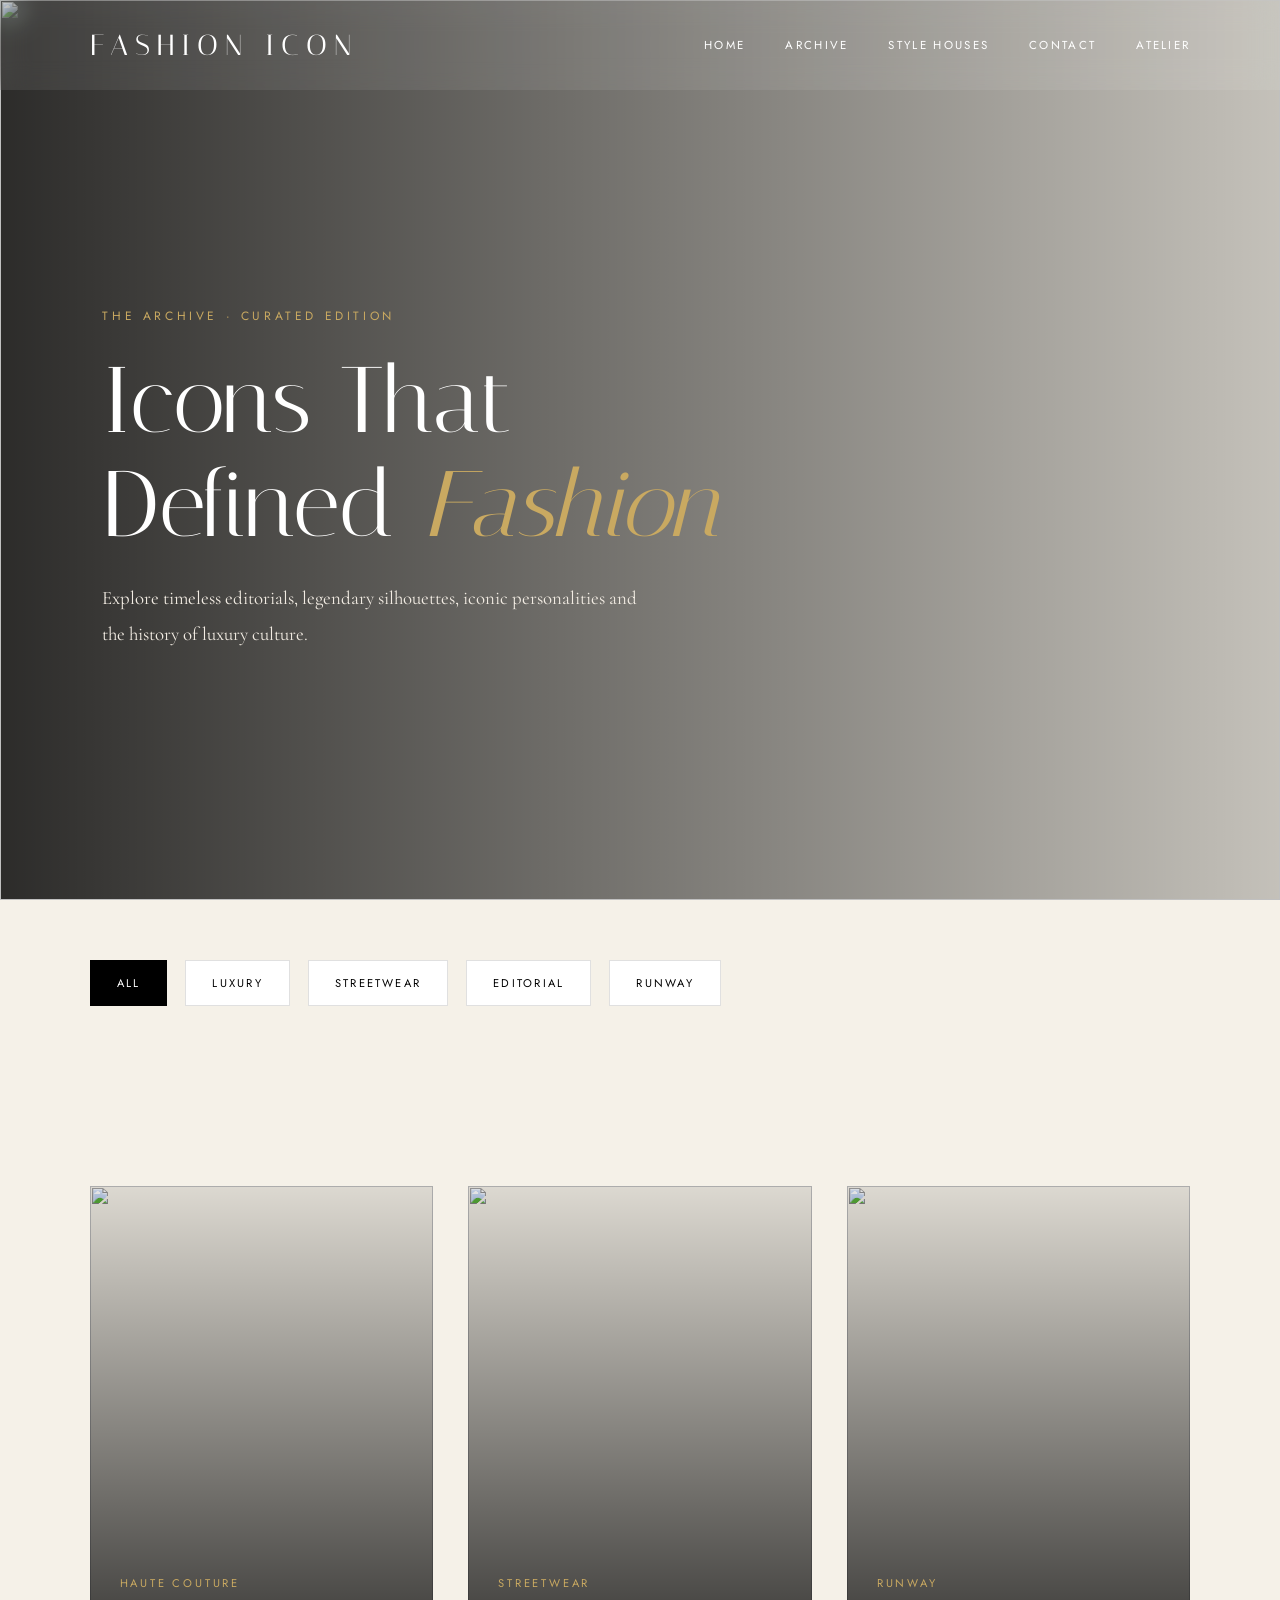
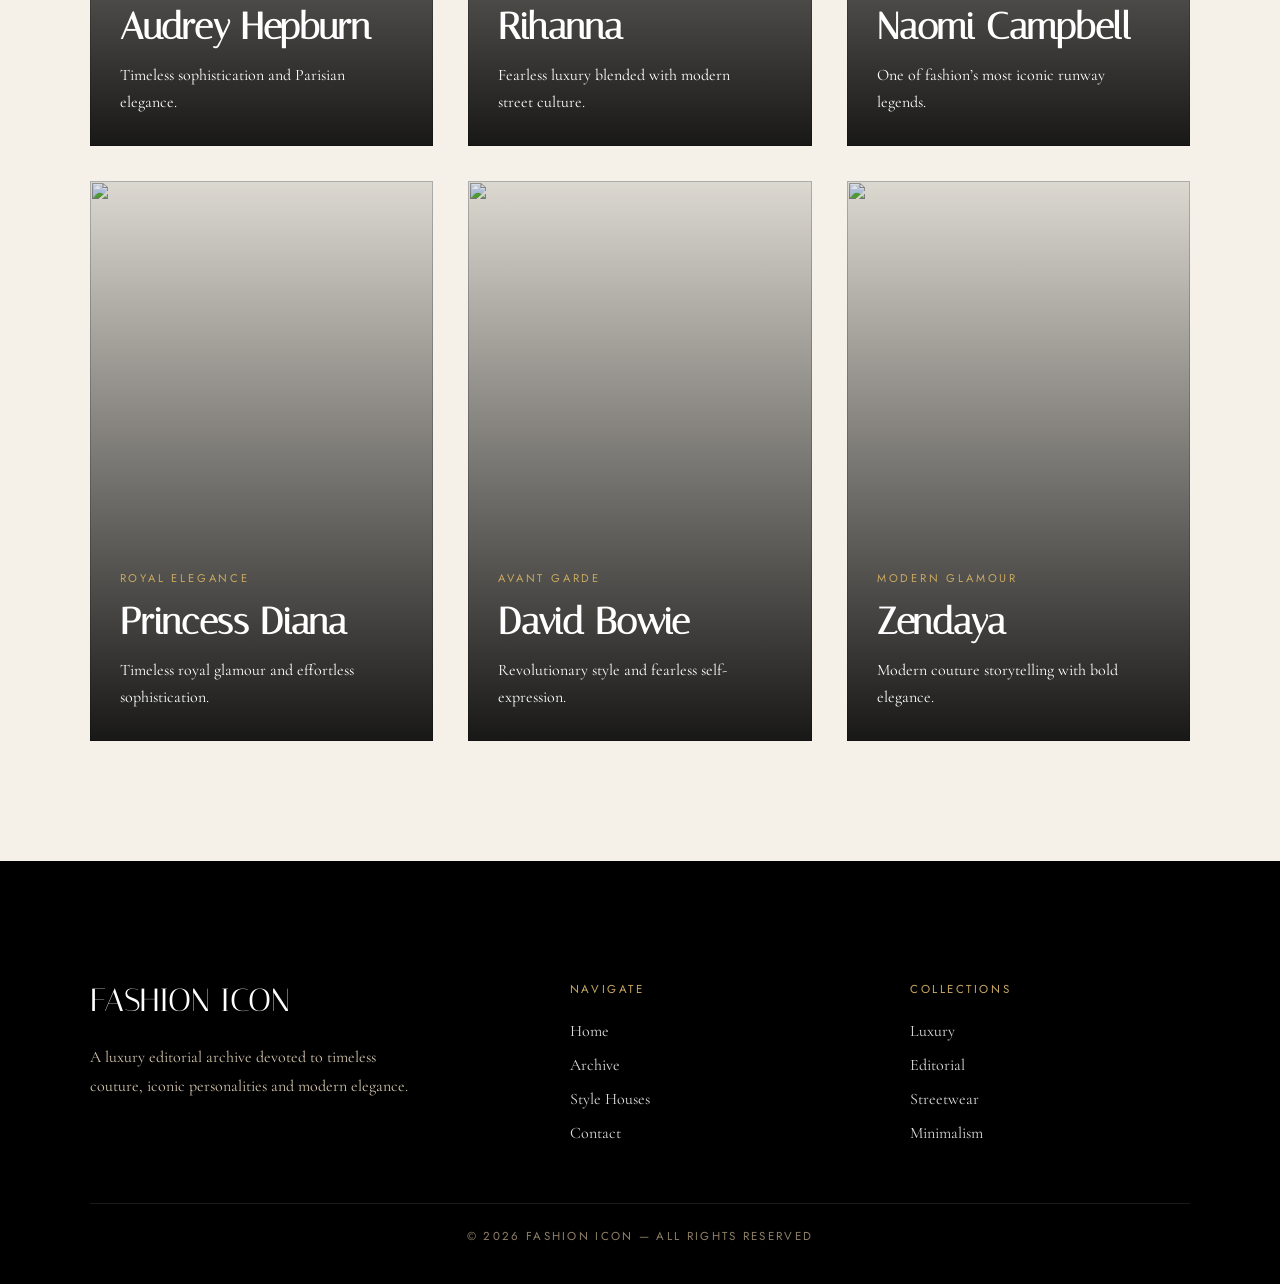
==== archive.html @ 8b5f646d "first commit" ====
<!DOCTYPE html>
<html lang="en">

<head>

  <meta charset="UTF-8">
  <meta name="viewport" content="width=device-width, initial-scale=1.0">

  <title>Archive · Fashion Icon</title>

  <link rel="stylesheet" href="style.css">

</head>

<body>

  <!-- NAVBAR -->

  <nav class="nav">

    <div class="logo">
      FASHION ICON
    </div>

    <div class="nav-links">

      <a href="index.html">Home</a>
      <a href="archive.html">Archive</a>
      <a href="houses.html">Style Houses</a>
      <a href="contact.html">Contact</a>
      <a href="atelier.html">Atelier</a>

    </div>

  </nav>

  <!-- HERO -->

  <section class="archive-hero">

    <div class="archive-overlay"></div>

    <img
      class="archive-bg"
      src="https://images.unsplash.com/photo-1529139574466-a303027c1d8b?w=1800&q=90"
    >

    <div class="archive-content">

      <div class="eyebrow fade-up">
        THE ARCHIVE · CURATED EDITION
      </div>

      <h1 class="fade-up delay-1">

        Icons That<br>
        Defined <span>Fashion</span>

      </h1>

      <p class="fade-up delay-2">

        Explore timeless editorials, legendary silhouettes,
        iconic personalities and the history of luxury culture.

      </p>

    </div>

  </section>

  <!-- FILTERS -->

  <section class="filter-section">

    <div class="filter-buttons">

      <button class="active">
        All
      </button>

      <button>
        Luxury
      </button>

      <button>
        Streetwear
      </button>

      <button>
        Editorial
      </button>

      <button>
        Runway
      </button>

    </div>

  </section>

  <!-- CARDS -->

  <section class="featured archive-grid-section">

    <div class="cards">

      <!-- CARD -->

      <div class="card">

        <img src="https://images.unsplash.com/photo-1487412720507-e7ab37603c6f?w=900&q=80">

        <div class="card-overlay"></div>

        <div class="card-content">

          <div class="category">
            Haute Couture
          </div>

          <h3>
            Audrey Hepburn
          </h3>

          <p>
            Timeless sophistication and Parisian elegance.
          </p>

        </div>

      </div>

      <!-- CARD -->

      <div class="card">

        <img src="https://images.unsplash.com/photo-1494790108377-be9c29b29330?w=900&q=80">

        <div class="card-overlay"></div>

        <div class="card-content">

          <div class="category">
            Streetwear
          </div>

          <h3>
            Rihanna
          </h3>

          <p>
            Fearless luxury blended with modern street culture.
          </p>

        </div>

      </div>

      <!-- CARD -->

      <div class="card">

        <img src="https://images.unsplash.com/photo-1508214751196-bcfd4ca60f91?w=900&q=80">

        <div class="card-overlay"></div>

        <div class="card-content">

          <div class="category">
            Runway
          </div>

          <h3>
            Naomi Campbell
          </h3>

          <p>
            One of fashion’s most iconic runway legends.
          </p>

        </div>

      </div>

      <!-- CARD -->

      <div class="card">

        <img src="https://images.unsplash.com/photo-1524504388940-b1c1722653e1?w=900&q=80">

        <div class="card-overlay"></div>

        <div class="card-content">

          <div class="category">
            Royal Elegance
          </div>

          <h3>
            Princess Diana
          </h3>

          <p>
            Timeless royal glamour and effortless sophistication.
          </p>

        </div>

      </div>

      <!-- CARD -->

      <div class="card">

        <img src="https://images.unsplash.com/photo-1500648767791-00dcc994a43e?w=900&q=80">

        <div class="card-overlay"></div>

        <div class="card-content">

          <div class="category">
            Avant Garde
          </div>

          <h3>
            David Bowie
          </h3>

          <p>
            Revolutionary style and fearless self-expression.
          </p>

        </div>

      </div>

      <!-- CARD -->

      <div class="card">

        <img src="https://images.unsplash.com/photo-1504593811423-6dd665756598?w=900&q=80">

        <div class="card-overlay"></div>

        <div class="card-content">

          <div class="category">
            Modern Glamour
          </div>

          <h3>
            Zendaya
          </h3>

          <p>
            Modern couture storytelling with bold elegance.
          </p>

        </div>

      </div>

    </div>

  </section>

  <!-- FOOTER -->

  <footer>

    <div class="footer-grid">

      <div>

        <div class="footer-logo">
          FASHION ICON
        </div>

        <p class="footer-text">

          A luxury editorial archive devoted to timeless
          couture, iconic personalities and modern elegance.

        </p>

      </div>

      <div>

        <div class="footer-title">
          Navigate
        </div>

        <div class="footer-links">

          <a href="index.html">Home</a>
          <a href="archive.html">Archive</a>
          <a href="houses.html">Style Houses</a>
          <a href="contact.html">Contact</a>

        </div>

      </div>

      <div>

        <div class="footer-title">
          Collections
        </div>

        <div class="footer-links">

          <a href="#">Luxury</a>
          <a href="#">Editorial</a>
          <a href="#">Streetwear</a>
          <a href="#">Minimalism</a>

        </div>

      </div>

    </div>

    <div class="bottom">

      © 2026 Fashion Icon — All Rights Reserved

    </div>

  </footer>

</body>
</html>
---- style.css ----
@import url('https://fonts.googleapis.com/css2?family=Italiana&family=Cormorant+Garamond:wght@300;400;500;600;700&family=Jost:wght@300;400;500;600&display=swap');

*{
  margin:0;
  padding:0;
  box-sizing:border-box;
}

html{
  scroll-behavior:smooth;
}

body{
  background:#F5F1E8;
  overflow-x:hidden;
  font-family:'Cormorant Garamond', serif;
  color:#111;
}

/* NAVBAR */

.nav{
  position:fixed;
  top:0;
  left:0;
  width:100%;

  padding:28px 7%;

  display:flex;
  justify-content:space-between;
  align-items:center;

  background:rgba(255,255,255,0.08);

  backdrop-filter:blur(14px);

  z-index:999;
}

.logo{
  color:white;

  font-family:'Italiana', serif;
  font-size:1.8rem;

  letter-spacing:0.25em;
}

.nav-links{
  display:flex;
  gap:40px;
}

.nav-links a{
  color:white;
  text-decoration:none;

  font-family:'Jost', sans-serif;

  text-transform:uppercase;
  letter-spacing:0.2em;
  font-size:0.72rem;

  position:relative;
}

.nav-links a::after{
  content:"";
  position:absolute;
  left:0;
  bottom:-6px;

  width:0%;
  height:1px;

  background:#C9A961;

  transition:0.4s;
}

.nav-links a:hover::after{
  width:100%;
}

/* HERO SECTIONS */

.hero,
.archive-hero,
.houses-hero,
.contact-hero,
.atelier-hero{
  position:relative;

  min-height:100vh;

  overflow:hidden;

  display:flex;
  align-items:center;

  padding:140px 8% 80px;
}

.hero-bg,
.archive-bg,
.houses-bg,
.contact-bg,
.atelier-bg{
  position:absolute;
  inset:0;

  width:100%;
  height:100%;

  object-fit:cover;

  animation:zoomHero 14s ease-in-out infinite alternate;
}

.hero-overlay,
.archive-overlay,
.houses-overlay,
.contact-overlay,
.atelier-overlay{
  position:absolute;
  inset:0;

  background:linear-gradient(
    to right,
    rgba(0,0,0,0.82),
    rgba(0,0,0,0.2)
  );
}

.hero-content,
.archive-content,
.houses-content,
.contact-content,
.atelier-content{
  position:relative;
  z-index:2;

  max-width:760px;

  color:white;
}

.eyebrow{
  font-family:'Jost', sans-serif;

  text-transform:uppercase;
  letter-spacing:0.3em;

  font-size:0.75rem;

  color:#C9A961;
}

/* HERO TEXT */

.hero-content h1,
.archive-content h1,
.houses-content h1,
.contact-content h1,
.atelier-content h1{
  font-size:5.8rem;

  line-height:1.12;

  margin:24px 0;

  font-family:'Italiana', serif;

  font-weight:400;
}

.hero-content span,
.archive-content span,
.houses-content span,
.contact-content span,
.atelier-content span{
  color:#C9A961;
  font-style:italic;
}

.hero-content p,
.archive-content p,
.houses-content p,
.contact-content p,
.atelier-content p{
  max-width:560px;

  line-height:1.9;

  font-size:1.18rem;

  color:#f2ece3;
}

/* BUTTONS */

.hero-buttons{
  display:flex;
  gap:20px;

  margin-top:40px;
}

.btn{
  padding:18px 34px;

  text-decoration:none;

  font-family:'Jost', sans-serif;

  text-transform:uppercase;

  letter-spacing:0.2em;

  font-size:0.72rem;

  transition:0.4s;
}

.btn-dark{
  background:white;
  color:black;
}

.btn-dark:hover{
  transform:translateY(-4px);
}

.btn-light{
  border:1px solid white;
  color:white;
}

.btn-light:hover{
  background:white;
  color:black;
}

/* FLOATING CARD */

.floating-card{
  position:absolute;

  right:8%;
  bottom:10%;

  z-index:3;

  width:320px;

  background:rgba(255,255,255,0.08);

  backdrop-filter:blur(20px);

  border:1px solid rgba(255,255,255,0.12);

  padding:30px;

  color:white;
}

.floating-card span{
  font-size:0.7rem;

  letter-spacing:0.3em;

  text-transform:uppercase;

  color:#C9A961;
}

.floating-card h3{
  margin:18px 0;

  font-size:2rem;

  font-family:'Italiana', serif;
}

/* SECTIONS */

.featured,
.houses-section,
.contact-section,
.atelier-section{
  padding:120px 7%;
}

.section-top{
  margin-bottom:60px;
}

.section-top h2{
  font-size:4rem;

  margin-top:20px;

  font-family:'Italiana', serif;
}

/* CARDS */

.cards,
.houses-grid{
  display:grid;
  grid-template-columns:repeat(3,1fr);
  gap:35px;
}

.card,
.house-card{
  position:relative;
  overflow:hidden;

  height:560px;

  cursor:pointer;
}

.card img,
.house-card img{
  width:100%;
  height:100%;

  object-fit:cover;

  transition:0.8s;
}

.card:hover img,
.house-card:hover img{
  transform:scale(1.08);
}

.card-overlay,
.house-overlay{
  position:absolute;
  inset:0;

  background:linear-gradient(
    to top,
    rgba(0,0,0,0.9),
    rgba(0,0,0,0.1)
  );
}

.card-content,
.house-content{
  position:absolute;

  left:30px;
  bottom:30px;

  color:white;

  z-index:2;
}

.category,
.house-content span{
  color:#C9A961;

  text-transform:uppercase;

  font-size:0.7rem;

  letter-spacing:0.25em;

  font-family:'Jost', sans-serif;
}

.card-content h3,
.house-content h2{
  font-size:2.3rem;

  margin:14px 0;

  font-family:'Italiana', serif;
}

.card-content p,
.house-content p{
  max-width:260px;

  line-height:1.7;
}

/* FILTERS */

.filter-section{
  padding:60px 7%;
}

.filter-buttons{
  display:flex;
  gap:18px;
  flex-wrap:wrap;
}

.filter-buttons button{
  padding:14px 26px;

  border:1px solid rgba(0,0,0,0.12);

  background:white;

  cursor:pointer;

  font-family:'Jost', sans-serif;

  text-transform:uppercase;

  letter-spacing:0.2em;

  font-size:0.7rem;

  transition:0.4s;
}

.filter-buttons button:hover,
.filter-buttons .active{
  background:black;
  color:white;
}

/* CONTACT + ATELIER */

.contact-container,
.atelier-container{
  display:grid;
  grid-template-columns:1fr 1fr;
  gap:80px;

  align-items:start;
}

.contact-info h2,
.atelier-info h2{
  font-size:4rem;

  margin:25px 0;

  font-family:'Italiana', serif;
}

.contact-info p,
.atelier-info p{
  line-height:1.9;

  max-width:500px;

  color:#444;
}

.info-box,
.atelier-box{
  margin-top:40px;
}

.info-box h3,
.atelier-box h3{
  font-size:1rem;

  text-transform:uppercase;

  letter-spacing:0.2em;

  font-family:'Jost', sans-serif;

  color:#C9A961;

  margin-bottom:12px;
}

.info-box span,
.atelier-box span{
  font-size:1.2rem;
}

/* FORMS */

.contact-form-premium,
.atelier-form{
  display:flex;
  flex-direction:column;
  gap:24px;
}

.contact-form-premium input,
.contact-form-premium textarea,
.atelier-form input{
  padding:20px;

  border:none;

  background:white;

  font-size:1rem;

  font-family:'Cormorant Garamond', serif;
}

.contact-form-premium textarea{
  min-height:180px;

  resize:none;
}

.contact-form-premium input:focus,
.contact-form-premium textarea:focus,
.atelier-form input:focus{
  outline:none;

  border:1px solid #C9A961;
}

.contact-form-premium button,
.atelier-form button{
  width:220px;

  padding:18px;

  border:none;

  background:black;

  color:white;

  cursor:pointer;

  font-family:'Jost', sans-serif;

  text-transform:uppercase;

  letter-spacing:0.2em;

  transition:0.4s;
}

.contact-form-premium button:hover,
.atelier-form button:hover{
  background:#C9A961;
  color:black;
}

/* FOOTER */

footer{
  background:black;
  color:white;

  padding:120px 7% 40px;
}

.footer-grid{
  display:grid;
  grid-template-columns:1.5fr 1fr 1fr;
  gap:60px;
}

.footer-logo{
  font-size:2rem;

  font-family:'Italiana', serif;
}

.footer-text{
  margin-top:24px;

  max-width:340px;

  line-height:1.8;

  color:#d1c4ac;
}

.footer-title{
  margin-bottom:24px;

  color:#C9A961;

  text-transform:uppercase;

  letter-spacing:0.22em;

  font-size:0.72rem;

  font-family:'Jost', sans-serif;
}

.footer-links{
  display:flex;
  flex-direction:column;
  gap:14px;
}

.footer-links a{
  color:#ddd;

  text-decoration:none;
}

.bottom{
  margin-top:60px;
  padding-top:24px;

  border-top:1px solid rgba(255,255,255,0.1);

  text-align:center;

  color:#8f8168;

  font-size:0.72rem;

  letter-spacing:0.2em;

  text-transform:uppercase;

  font-family:'Jost', sans-serif;
}

/* ANIMATIONS */

.fade-up{
  opacity:0;
  transform:translateY(50px);

  animation:fadeUp 1s forwards;
}

.delay-1{
  animation-delay:0.2s;
}

.delay-2{
  animation-delay:0.5s;
}

.delay-3{
  animation-delay:0.8s;
}

@keyframes fadeUp{

  to{
    opacity:1;
    transform:translateY(0);
  }

}

@keyframes zoomHero{

  from{
    transform:scale(1);
  }

  to{
    transform:scale(1.08);
  }

}

/* RESPONSIVE */

@media(max-width:1000px){

  .cards,
  .houses-grid,
  .contact-container,
  .atelier-container{
    grid-template-columns:1fr;
  }

  .hero-content h1,
  .archive-content h1,
  .houses-content h1,
  .contact-content h1,
  .atelier-content h1{
    font-size:4.5rem;
  }

  .floating-card{
    display:none;
  }

}

@media(max-width:768px){

  .nav-links{
    display:none;
  }

  .hero-content h1,
  .archive-content h1,
  .houses-content h1,
  .contact-content h1,
  .atelier-content h1{
    font-size:3.5rem;
    line-height:1.15;
  }

  .section-top h2,
  .contact-info h2,
  .atelier-info h2{
    font-size:2.8rem;
  }

  .footer-grid{
    grid-template-columns:1fr;
  }

}
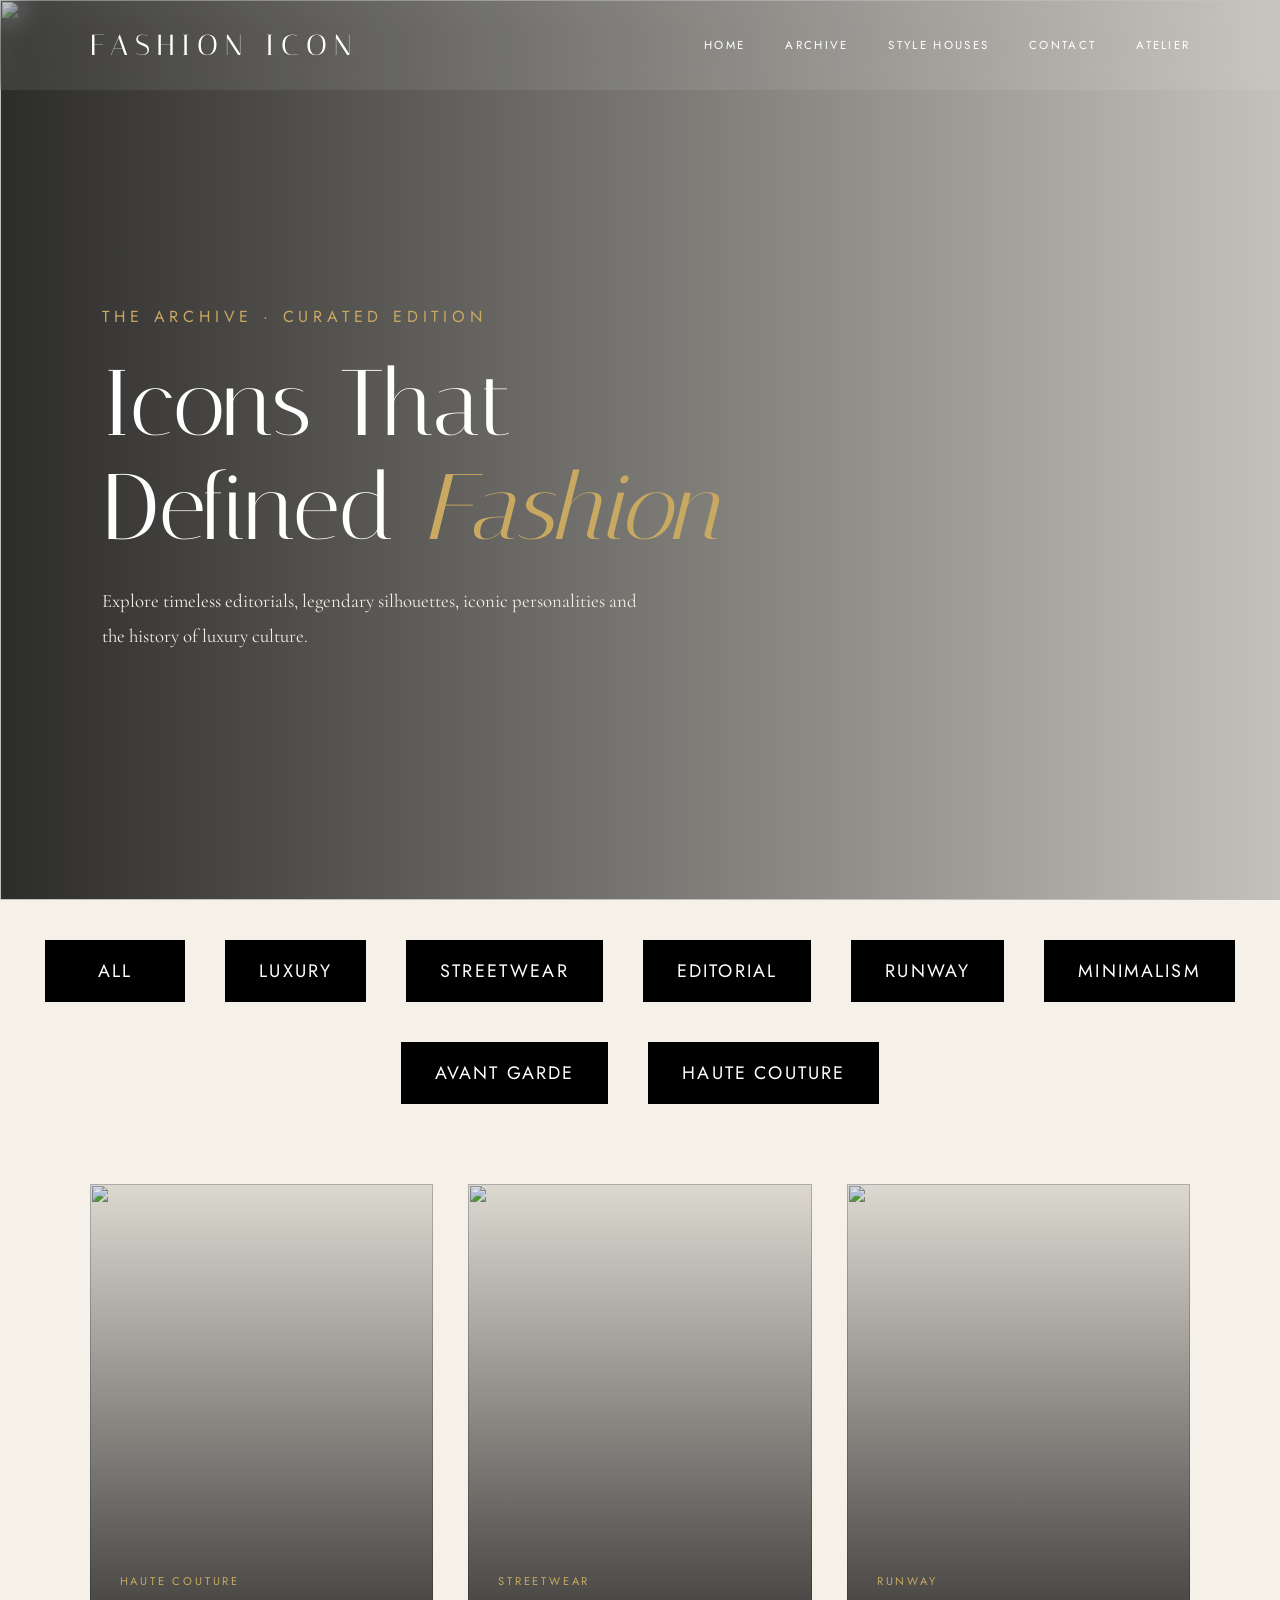
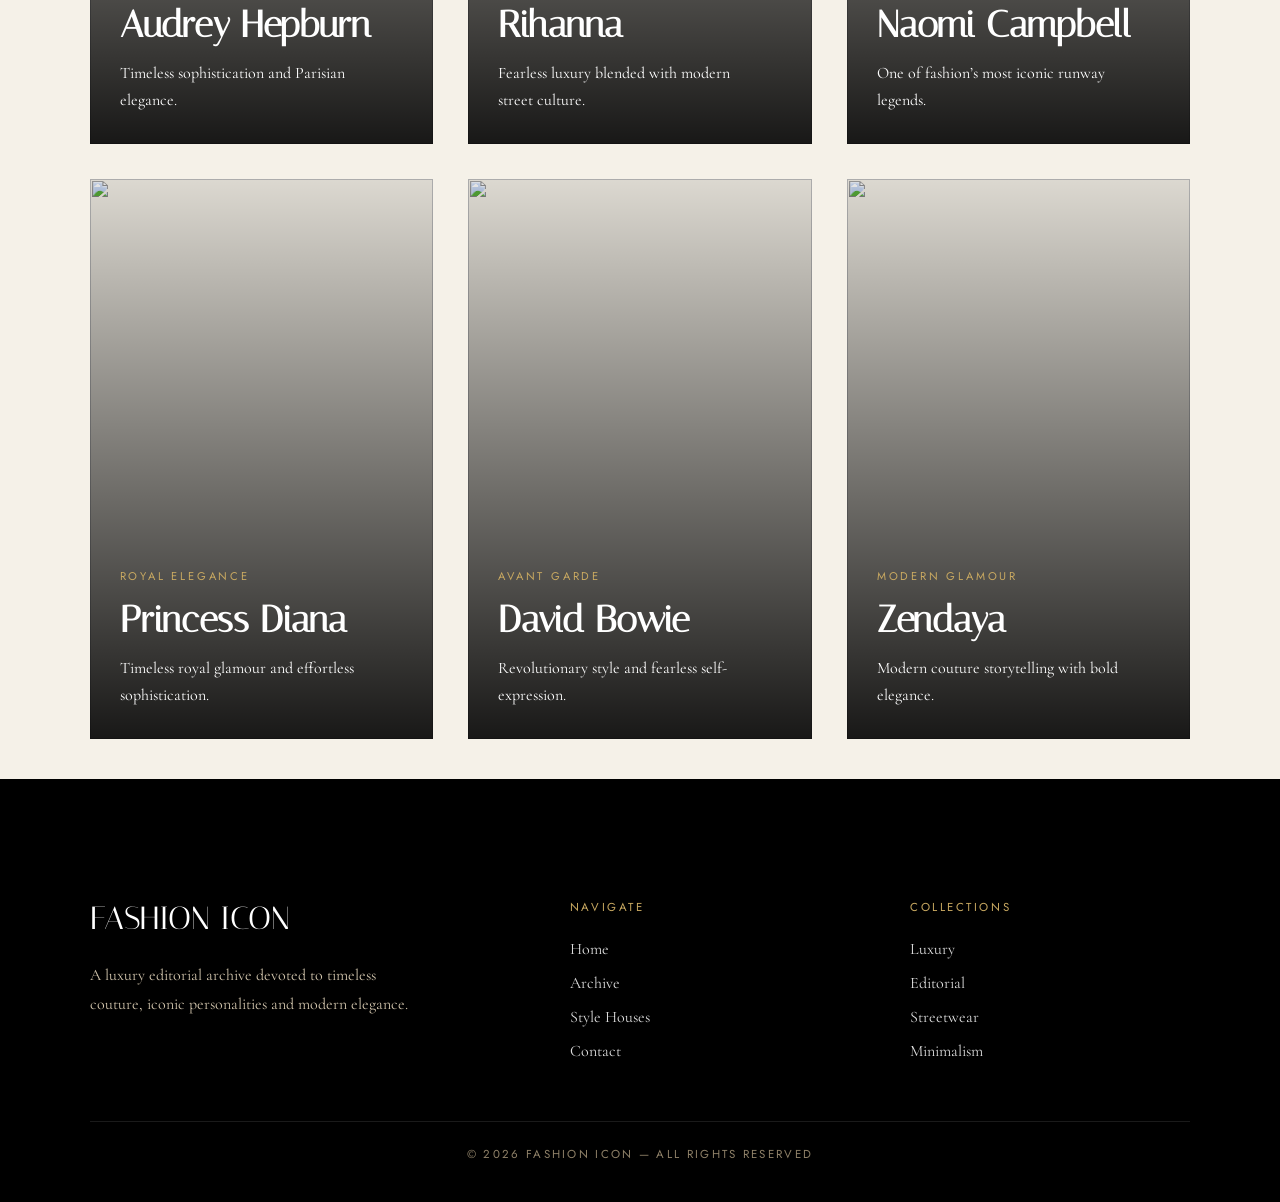
==== commit 79ce25bc: "Updated contact form validation and popup alerts" ====
--- a/archive.html
+++ b/archive.html
@@ -1,334 +1,159 @@
 <!DOCTYPE html>
 <html lang="en">
-
 <head>
-
-  <meta charset="UTF-8">
-  <meta name="viewport" content="width=device-width, initial-scale=1.0">
-
-  <title>Archive · Fashion Icon</title>
-
-  <link rel="stylesheet" href="style.css">
-
+<meta charset="UTF-8">
+<meta name="viewport" content="width=device-width, initial-scale=1.0">
+<title>Archive · Fashion Icon</title>
+<link rel="stylesheet" href="style.css">
 </head>
-
+<script defer src="main.js"></script>
 <body>
 
-  <!-- NAVBAR -->
+<!-- NAVBAR -->
+<nav class="nav">
+    <div class="logo">
+        FASHION ICON
+    </div>
+    <div class="nav-links">
+        <a href="index.html">Home</a>
+        <a href="archive.html">Archive</a>
+        <a href="houses.html">Style Houses</a>
+        <a href="contact.html">Contact</a>
+        <a href="atelier.html">Atelier</a>
+    </div>
+</nav>
 
-  <nav class="nav">
-
-    <div class="logo">
-      FASHION ICON
-    </div>
-
-    <div class="nav-links">
-
-      <a href="index.html">Home</a>
-      <a href="archive.html">Archive</a>
-      <a href="houses.html">Style Houses</a>
-      <a href="contact.html">Contact</a>
-      <a href="atelier.html">Atelier</a>
-
-    </div>
-
-  </nav>
-
-  <!-- HERO -->
-
-  <section class="archive-hero">
-
+<!-- HERO -->
+<section class="archive-hero">
     <div class="archive-overlay"></div>
-
     <img
-      class="archive-bg"
-      src="https://images.unsplash.com/photo-1529139574466-a303027c1d8b?w=1800&q=90"
+        class="archive-bg"
+        src="https://images.unsplash.com/photo-1529139574466-a303027c1d8b?w=1800&q=90"
     >
-
     <div class="archive-content">
-
-      <div class="eyebrow fade-up">
-        THE ARCHIVE · CURATED EDITION
-      </div>
-
-      <h1 class="fade-up delay-1">
-
+        <div class="eyebrow fade-up">THE ARCHIVE · CURATED EDITION</div>
+        <h1 class="fade-up delay-1">
         Icons That<br>
         Defined <span>Fashion</span>
-
-      </h1>
-
-      <p class="fade-up delay-2">
-
+        </h1>
+        <p class="fade-up delay-2">
         Explore timeless editorials, legendary silhouettes,
         iconic personalities and the history of luxury culture.
+        </p>
+    </div>
+</section>
 
-      </p>
+<!-- FILTERS -->
+<section class="filter-section">
+    <div class="filter-buttons">
+        <button class="active">All</button>
+        <button>Luxury</button>
+        <button>Streetwear</button>
+        <button>Editorial</button>
+        <button>Runway</button>
+        <button>Minimalism</button>
+        <button>Avant Garde</button>
+        <button>Haute Couture</button>
+    </div>
+</section>
 
+<!-- CARDS -->
+<section class="featured archive-grid-section">
+    <div class="cards">
+    <!-- CARD -->
+    <div class="card">
+        <img src="https://www.telegraph.co.uk/content/dam/fashion/2018/08/17/TELEMMGLPICT000171861544_trans_NvBQzQNjv4BqAeoL5t3qe9x-mi59RWsRmFyAeJLGDSZXCqxjOyA3H_Y.jpeg?imwidth=640">
+        <div class="card-overlay"></div>
+        <div class="card-content">
+            <div class="category">Haute Couture</div>
+            <h3>Audrey Hepburn</h3>
+            <p>Timeless sophistication and Parisian elegance.</p>
+        </div>
     </div>
+    <!-- CARD -->
+    <div class="card">
+        <img src="https://i.pinimg.com/736x/51/70/a6/5170a67651b6c80968b4ad4080c18495.jpg">
+        <div class="card-overlay"></div>
+        <div class="card-content">
+            <div class="category">Streetwear</div>
+            <h3>Rihanna</h3>
+            <p>Fearless luxury blended with modern street culture.</p>
+        </div>
+    </div>
+    <!-- CARD -->
+    <div class="card">
+        <img src="https://imgix.bustle.com/wmag/2019/05/22/5ce56c2f00d978093d9005a1_GettyImages-52185054.jpg?w=390&h=570&fit=crop&crop=faces&dpr=2">
+        <div class="card-overlay"></div>
+        <div class="card-content">
+            <div class="category">Runway</div>
+            <h3>Naomi Campbell</h3>
+            <p>One of fashion’s most iconic runway legends.</p>
+        </div>
+    </div>
+    <!-- CARD -->
+    <div class="card">
+        <img src="https://hips.hearstapps.com/hmg-prod/images/princess-diana-charles-gettyimages-183629627-1668206750.jpg?crop=0.662xw:1.00xh;0.338xw,0&resize=640:*">
+        <div class="card-overlay"></div>
+        <div class="card-content">
+            <div class="category">Royal Elegance</div>
+            <h3>Princess Diana</h3>
+            <p>Timeless royal glamour and effortless sophistication.</p>
+        </div>
+    </div>
+    <!-- CARD -->
+    <div class="card">
+        <img src="https://magnyblog.files.wordpress.com/2016/01/david-bowie-floral.jpg?w=616&resize=616%2C1024">
+        <div class="card-overlay"></div>
+        <div class="card-content">
+            <div class="category">Avant Garde</div>
+            <h3>David Bowie</h3>
+            <p>Revolutionary style and fearless self-expression.</p>
+        </div>
+    </div>
+    <!-- CARD -->
+    <div class="card">
+        <img src="https://www.redcarpet-fashionawards.com/wp-content/uploads/2026/04/Zendaya-Wore-Two-Erdem-Looks-For-Good-Morning-America-720x1024.jpg">
+        <div class="card-overlay"></div>
+        <div class="card-content">
+            <div class="category">Modern Glamour</div>
+            <h3>Zendaya</h3>
+            <p>Modern couture storytelling with bold elegance.</p>
+        </div>
+    </div>
+    </div>
+</section>
 
-  </section>
-
-  <!-- FILTERS -->
-
-  <section class="filter-section">
-
-    <div class="filter-buttons">
-
-      <button class="active">
-        All
-      </button>
-
-      <button>
-        Luxury
-      </button>
-
-      <button>
-        Streetwear
-      </button>
-
-      <button>
-        Editorial
-      </button>
-
-      <button>
-        Runway
-      </button>
-
+<!-- FOOTER -->
+<footer>
+    <div class="footer-grid">
+        <div>
+            <div class="footer-logo">FASHION ICON</div>
+            <p class="footer-text">
+            A luxury editorial archive devoted to timeless
+            couture, iconic personalities and modern elegance.
+            </p>
+        </div>
+    <div>
+    <div class="footer-title">Navigate</div>
+        <div class="footer-links">
+            <a href="index.html">Home</a>
+            <a href="archive.html">Archive</a>
+            <a href="houses.html">Style Houses</a>
+            <a href="contact.html">Contact</a>
+        </div>
     </div>
-
-  </section>
-
-  <!-- CARDS -->
-
-  <section class="featured archive-grid-section">
-
-    <div class="cards">
-
-      <!-- CARD -->
-
-      <div class="card">
-
-        <img src="https://images.unsplash.com/photo-1487412720507-e7ab37603c6f?w=900&q=80">
-
-        <div class="card-overlay"></div>
-
-        <div class="card-content">
-
-          <div class="category">
-            Haute Couture
-          </div>
-
-          <h3>
-            Audrey Hepburn
-          </h3>
-
-          <p>
-            Timeless sophistication and Parisian elegance.
-          </p>
-
+    <div>
+        <div class="footer-title">Collections</div>
+        <div class="footer-links">
+            <a href="#">Luxury</a>
+            <a href="#">Editorial</a>
+            <a href="#">Streetwear</a>
+            <a href="#">Minimalism</a>
         </div>
-
-      </div>
-
-      <!-- CARD -->
-
-      <div class="card">
-
-        <img src="https://images.unsplash.com/photo-1494790108377-be9c29b29330?w=900&q=80">
-
-        <div class="card-overlay"></div>
-
-        <div class="card-content">
-
-          <div class="category">
-            Streetwear
-          </div>
-
-          <h3>
-            Rihanna
-          </h3>
-
-          <p>
-            Fearless luxury blended with modern street culture.
-          </p>
-
-        </div>
-
-      </div>
-
-      <!-- CARD -->
-
-      <div class="card">
-
-        <img src="https://images.unsplash.com/photo-1508214751196-bcfd4ca60f91?w=900&q=80">
-
-        <div class="card-overlay"></div>
-
-        <div class="card-content">
-
-          <div class="category">
-            Runway
-          </div>
-
-          <h3>
-            Naomi Campbell
-          </h3>
-
-          <p>
-            One of fashion’s most iconic runway legends.
-          </p>
-
-        </div>
-
-      </div>
-
-      <!-- CARD -->
-
-      <div class="card">
-
-        <img src="https://images.unsplash.com/photo-1524504388940-b1c1722653e1?w=900&q=80">
-
-        <div class="card-overlay"></div>
-
-        <div class="card-content">
-
-          <div class="category">
-            Royal Elegance
-          </div>
-
-          <h3>
-            Princess Diana
-          </h3>
-
-          <p>
-            Timeless royal glamour and effortless sophistication.
-          </p>
-
-        </div>
-
-      </div>
-
-      <!-- CARD -->
-
-      <div class="card">
-
-        <img src="https://images.unsplash.com/photo-1500648767791-00dcc994a43e?w=900&q=80">
-
-        <div class="card-overlay"></div>
-
-        <div class="card-content">
-
-          <div class="category">
-            Avant Garde
-          </div>
-
-          <h3>
-            David Bowie
-          </h3>
-
-          <p>
-            Revolutionary style and fearless self-expression.
-          </p>
-
-        </div>
-
-      </div>
-
-      <!-- CARD -->
-
-      <div class="card">
-
-        <img src="https://images.unsplash.com/photo-1504593811423-6dd665756598?w=900&q=80">
-
-        <div class="card-overlay"></div>
-
-        <div class="card-content">
-
-          <div class="category">
-            Modern Glamour
-          </div>
-
-          <h3>
-            Zendaya
-          </h3>
-
-          <p>
-            Modern couture storytelling with bold elegance.
-          </p>
-
-        </div>
-
-      </div>
-
     </div>
-
-  </section>
-
-  <!-- FOOTER -->
-
-  <footer>
-
-    <div class="footer-grid">
-
-      <div>
-
-        <div class="footer-logo">
-          FASHION ICON
-        </div>
-
-        <p class="footer-text">
-
-          A luxury editorial archive devoted to timeless
-          couture, iconic personalities and modern elegance.
-
-        </p>
-
-      </div>
-
-      <div>
-
-        <div class="footer-title">
-          Navigate
-        </div>
-
-        <div class="footer-links">
-
-          <a href="index.html">Home</a>
-          <a href="archive.html">Archive</a>
-          <a href="houses.html">Style Houses</a>
-          <a href="contact.html">Contact</a>
-
-        </div>
-
-      </div>
-
-      <div>
-
-        <div class="footer-title">
-          Collections
-        </div>
-
-        <div class="footer-links">
-
-          <a href="#">Luxury</a>
-          <a href="#">Editorial</a>
-          <a href="#">Streetwear</a>
-          <a href="#">Minimalism</a>
-
-        </div>
-
-      </div>
-
     </div>
-
-    <div class="bottom">
-
-      © 2026 Fashion Icon — All Rights Reserved
-
-    </div>
-
-  </footer>
+    <div class="bottom">©️ 2026 Fashion Icon — All Rights Reserved</div>
+</footer>
 
 </body>
 </html>
--- a/style.css
+++ b/style.css
@@ -24,26 +24,25 @@
   top:0;
   left:0;
   width:100%;
-
   padding:28px 7%;
-
   display:flex;
   justify-content:space-between;
   align-items:center;
-
   background:rgba(255,255,255,0.08);
-
   backdrop-filter:blur(14px);
 
+  transition:
+  background 0.4s ease,
+  backdrop-filter 0.4s ease,
+  box-shadow 0.4s ease;
+
   z-index:999;
 }
 
 .logo{
   color:white;
-
   font-family:'Italiana', serif;
   font-size:1.8rem;
-
   letter-spacing:0.25em;
 }
 
@@ -55,14 +54,12 @@
 .nav-links a{
   color:white;
   text-decoration:none;
-
-  font-family:'Jost', sans-serif;
-
+  font-family:'Jost', sans-serif;
   text-transform:uppercase;
   letter-spacing:0.2em;
   font-size:0.72rem;
-
   position:relative;
+  transition:0.3s;
 }
 
 .nav-links a::after{
@@ -70,20 +67,21 @@
   position:absolute;
   left:0;
   bottom:-6px;
-
   width:0%;
   height:1px;
-
   background:#C9A961;
-
   transition:0.4s;
+}
+
+.nav-links a:hover{
+  color:#C9A961;
 }
 
 .nav-links a:hover::after{
   width:100%;
 }
 
-/* HERO SECTIONS */
+/* HERO */
 
 .hero,
 .archive-hero,
@@ -91,14 +89,10 @@
 .contact-hero,
 .atelier-hero{
   position:relative;
-
   min-height:100vh;
-
   overflow:hidden;
-
   display:flex;
   align-items:center;
-
   padding:140px 8% 80px;
 }
 
@@ -109,12 +103,9 @@
 .atelier-bg{
   position:absolute;
   inset:0;
-
   width:100%;
   height:100%;
-
   object-fit:cover;
-
   animation:zoomHero 14s ease-in-out infinite alternate;
 }
 
@@ -140,24 +131,20 @@
 .atelier-content{
   position:relative;
   z-index:2;
-
   max-width:760px;
-
   color:white;
 }
 
 .eyebrow{
   font-family:'Jost', sans-serif;
-
   text-transform:uppercase;
   letter-spacing:0.3em;
-
-  font-size:0.75rem;
-
   color:#C9A961;
 }
 
-/* HERO TEXT */
+.section-top h1{
+  color:#000;
+}
 
 .hero-content h1,
 .archive-content h1,
@@ -165,13 +152,9 @@
 .contact-content h1,
 .atelier-content h1{
   font-size:5.8rem;
-
   line-height:1.12;
-
   margin:24px 0;
-
   font-family:'Italiana', serif;
-
   font-weight:400;
 }
 
@@ -190,11 +173,8 @@
 .contact-content p,
 .atelier-content p{
   max-width:560px;
-
   line-height:1.9;
-
   font-size:1.18rem;
-
   color:#f2ece3;
 }
 
@@ -203,23 +183,16 @@
 .hero-buttons{
   display:flex;
   gap:20px;
-
   margin-top:40px;
 }
 
 .btn{
   padding:18px 34px;
-
   text-decoration:none;
-
-  font-family:'Jost', sans-serif;
-
-  text-transform:uppercase;
-
+  font-family:'Jost', sans-serif;
+  text-transform:uppercase;
   letter-spacing:0.2em;
-
   font-size:0.72rem;
-
   transition:0.4s;
 }
 
@@ -246,40 +219,30 @@
 
 .floating-card{
   position:absolute;
-
   right:8%;
   bottom:10%;
-
   z-index:3;
-
   width:320px;
 
   background:rgba(255,255,255,0.08);
-
   backdrop-filter:blur(20px);
 
   border:1px solid rgba(255,255,255,0.12);
 
   padding:30px;
-
   color:white;
 }
 
 .floating-card span{
   font-size:0.7rem;
-
   letter-spacing:0.3em;
-
-  text-transform:uppercase;
-
+  text-transform:uppercase;
   color:#C9A961;
 }
 
 .floating-card h3{
   margin:18px 0;
-
   font-size:2rem;
-
   font-family:'Italiana', serif;
 }
 
@@ -288,20 +251,48 @@
 .featured,
 .houses-section,
 .contact-section,
-.atelier-section{
-  padding:120px 7%;
-}
-
-.section-top{
-  margin-bottom:60px;
-}
-
-.section-top h2{
-  font-size:4rem;
-
-  margin-top:20px;
-
-  font-family:'Italiana', serif;
+.atelier-section,
+.camera-section{
+  padding:40px 7%;
+}
+
+/* FILTER BUTTONS */
+
+.filter-buttons{
+  display:flex;
+  justify-content:center;
+  flex-wrap:wrap;
+  gap:40px;
+  padding:40px;
+}
+
+.filter-buttons button{
+  background:black;
+  color:white;
+  border:none;
+
+  padding:18px 34px;
+
+  font-size:18px;
+  cursor:pointer;
+
+  border-radius:0px;
+
+  transition:0.4s;
+
+  font-family:'Jost', sans-serif;
+
+  text-transform:uppercase;
+
+  letter-spacing:0.12em;
+
+  min-width:140px;
+}
+
+.filter-buttons button:hover{
+  background:#C9A961;
+  color:black;
+  transform:translateY(-3px);
 }
 
 /* CARDS */
@@ -317,9 +308,7 @@
 .house-card{
   position:relative;
   overflow:hidden;
-
   height:560px;
-
   cursor:pointer;
 }
 
@@ -327,9 +316,7 @@
 .house-card img{
   width:100%;
   height:100%;
-
   object-fit:cover;
-
   transition:0.8s;
 }
 
@@ -353,110 +340,64 @@
 .card-content,
 .house-content{
   position:absolute;
-
   left:30px;
   bottom:30px;
-
-  color:white;
-
+  color:white;
   z-index:2;
 }
 
 .category,
 .house-content span{
   color:#C9A961;
-
-  text-transform:uppercase;
-
+  text-transform:uppercase;
   font-size:0.7rem;
-
   letter-spacing:0.25em;
-
   font-family:'Jost', sans-serif;
 }
 
 .card-content h3,
 .house-content h2{
   font-size:2.3rem;
-
   margin:14px 0;
-
   font-family:'Italiana', serif;
 }
 
 .card-content p,
 .house-content p{
   max-width:260px;
-
   line-height:1.7;
 }
 
-/* FILTERS */
-
-.filter-section{
-  padding:60px 7%;
-}
-
-.filter-buttons{
-  display:flex;
-  gap:18px;
-  flex-wrap:wrap;
-}
-
-.filter-buttons button{
-  padding:14px 26px;
-
-  border:1px solid rgba(0,0,0,0.12);
-
-  background:white;
-
-  cursor:pointer;
-
-  font-family:'Jost', sans-serif;
-
-  text-transform:uppercase;
-
-  letter-spacing:0.2em;
-
-  font-size:0.7rem;
-
-  transition:0.4s;
-}
-
-.filter-buttons button:hover,
-.filter-buttons .active{
-  background:black;
-  color:white;
-}
-
 /* CONTACT + ATELIER */
 
 .contact-container,
-.atelier-container{
+.atelier-container,
+.camera-container{
   display:grid;
   grid-template-columns:1fr 1fr;
-  gap:80px;
-
-  align-items:start;
+  gap:100px;
+  align-items:center;
 }
 
 .contact-info h2,
-.atelier-info h2{
-  font-size:4rem;
-
+.atelier-info h2,
+.camera-info h2{
+  font-size:4.5rem;
   margin:25px 0;
-
+  line-height:1.05;
   font-family:'Italiana', serif;
 }
 
 .contact-info p,
-.atelier-info p{
+.atelier-info p,
+.camera-info p{
   line-height:1.9;
-
   max-width:500px;
-
   color:#444;
-}
+  font-size:1.1rem;
+}
+
+/* BOXES */
 
 .info-box,
 .atelier-box{
@@ -466,15 +407,10 @@
 .info-box h3,
 .atelier-box h3{
   font-size:1rem;
-
-  text-transform:uppercase;
-
+  text-transform:uppercase;
   letter-spacing:0.2em;
-
-  font-family:'Jost', sans-serif;
-
+  font-family:'Jost', sans-serif;
   color:#C9A961;
-
   margin-bottom:12px;
 }
 
@@ -483,7 +419,95 @@
   font-size:1.2rem;
 }
 
-/* FORMS */
+/* CAMERA BOX */
+
+.camera-box{
+  background:white;
+  padding:55px;
+  max-width:580px;
+  margin:auto;
+
+  border:1px solid rgba(0,0,0,0.06);
+
+  box-shadow:
+  0 20px 60px rgba(0,0,0,0.08);
+
+  position:relative;
+}
+
+.camera-box::before{
+  content:"";
+  position:absolute;
+  top:0;
+  left:0;
+  width:100%;
+  height:4px;
+  background:#C9A961;
+}
+
+/* CAMERA */
+
+#cameraFeed{
+  width:100%;
+  height:340px;
+  object-fit:cover;
+  background:black;
+
+  border-radius:16px;
+
+  border:2px solid #C9A961;
+
+  display:block;
+  margin-bottom:30px;
+}
+
+/* BUTTONS */
+
+.camera-buttons{
+  display:flex;
+  gap:16px;
+  margin-bottom:30px;
+}
+
+.camera-buttons button,
+.style-btn,
+.contact-form-premium button,
+.atelier-form button{
+  flex:1;
+
+  padding:18px;
+
+  border:none;
+
+  background:black;
+
+  color:white;
+
+  cursor:pointer;
+
+  font-family:'Jost', sans-serif;
+
+  text-transform:uppercase;
+
+  letter-spacing:0.18em;
+
+  font-size:0.72rem;
+
+  transition:0.4s;
+
+  border-radius:0px;
+}
+
+.camera-buttons button:hover,
+.style-btn:hover,
+.contact-form-premium button:hover,
+.atelier-form button:hover{
+  background:#C9A961;
+  color:black;
+  transform:translateY(-2px);
+}
+
+/* FORM ELEMENTS */
 
 .contact-form-premium,
 .atelier-form{
@@ -496,57 +520,65 @@
 .contact-form-premium textarea,
 .atelier-form input{
   padding:20px;
-
   border:none;
-
   background:white;
-
   font-size:1rem;
-
   font-family:'Cormorant Garamond', serif;
 }
 
 .contact-form-premium textarea{
   min-height:180px;
-
   resize:none;
 }
 
-.contact-form-premium input:focus,
-.contact-form-premium textarea:focus,
-.atelier-form input:focus{
-  outline:none;
-
-  border:1px solid #C9A961;
-}
-
-.contact-form-premium button,
-.atelier-form button{
-  width:220px;
-
-  padding:18px;
-
+/* SELECT */
+
+.shape-select{
+  margin-bottom:30px;
+}
+
+.shape-select label{
+  display:block;
+  margin-bottom:14px;
+
+  font-family:'Jost', sans-serif;
+
+  letter-spacing:0.18em;
+
+  text-transform:uppercase;
+
+  font-size:0.72rem;
+
+  color:#777;
+}
+
+.shape-select select{
+  width:100%;
+  padding:20px;
   border:none;
-
-  background:black;
-
-  color:white;
-
-  cursor:pointer;
-
-  font-family:'Jost', sans-serif;
-
-  text-transform:uppercase;
-
-  letter-spacing:0.2em;
-
-  transition:0.4s;
-}
-
-.contact-form-premium button:hover,
-.atelier-form button:hover{
-  background:#C9A961;
-  color:black;
+  background:#F5F1E8;
+
+  font-family:'Cormorant Garamond', serif;
+
+  font-size:1.05rem;
+  color:#111;
+}
+
+.style-btn{
+  width:100%;
+}
+
+/* ADVICE */
+
+.advice{
+  margin-top:30px;
+  line-height:1.9;
+  font-size:1.12rem;
+  color:#444;
+
+  border-left:2px solid #C9A961;
+
+  padding-left:18px;
 }
 
 /* FOOTER */
@@ -554,7 +586,6 @@
 footer{
   background:black;
   color:white;
-
   padding:120px 7% 40px;
 }
 
@@ -566,23 +597,18 @@
 
 .footer-logo{
   font-size:2rem;
-
   font-family:'Italiana', serif;
 }
 
 .footer-text{
   margin-top:24px;
-
   max-width:340px;
-
   line-height:1.8;
-
   color:#d1c4ac;
 }
 
 .footer-title{
   margin-bottom:24px;
-
   color:#C9A961;
 
   text-transform:uppercase;
@@ -602,7 +628,6 @@
 
 .footer-links a{
   color:#ddd;
-
   text-decoration:none;
 }
 
@@ -630,7 +655,6 @@
 .fade-up{
   opacity:0;
   transform:translateY(50px);
-
   animation:fadeUp 1s forwards;
 }
 
@@ -647,16 +671,13 @@
 }
 
 @keyframes fadeUp{
-
   to{
     opacity:1;
     transform:translateY(0);
   }
-
 }
 
 @keyframes zoomHero{
-
   from{
     transform:scale(1);
   }
@@ -664,7 +685,6 @@
   to{
     transform:scale(1.08);
   }
-
 }
 
 /* RESPONSIVE */
@@ -674,8 +694,21 @@
   .cards,
   .houses-grid,
   .contact-container,
-  .atelier-container{
+  .atelier-container,
+  .camera-container{
     grid-template-columns:1fr;
+  }
+
+  .camera-info,
+  .atelier-info,
+  .contact-info{
+    text-align:center;
+  }
+
+  .camera-info p,
+  .atelier-info p,
+  .contact-info p{
+    margin:auto;
   }
 
   .hero-content h1,
@@ -686,10 +719,13 @@
     font-size:4.5rem;
   }
 
+  .camera-buttons{
+    flex-direction:column;
+  }
+
   .floating-card{
     display:none;
   }
-
 }
 
 @media(max-width:768px){
@@ -707,14 +743,34 @@
     line-height:1.15;
   }
 
-  .section-top h2,
   .contact-info h2,
-  .atelier-info h2{
-    font-size:2.8rem;
+  .atelier-info h2,
+  .camera-info h2{
+    font-size:3rem;
+  }
+
+  .camera-box{
+    padding:30px;
+  }
+
+  #cameraFeed{
+    height:260px;
   }
 
   .footer-grid{
     grid-template-columns:1fr;
   }
 
+  .filter-buttons{
+    gap:20px;
+    padding:20px;
+  }
+
+  .filter-buttons button{
+    width:100%;
+  }
+}
+
+.section-top{
+  padding:40px 20px;
 }
